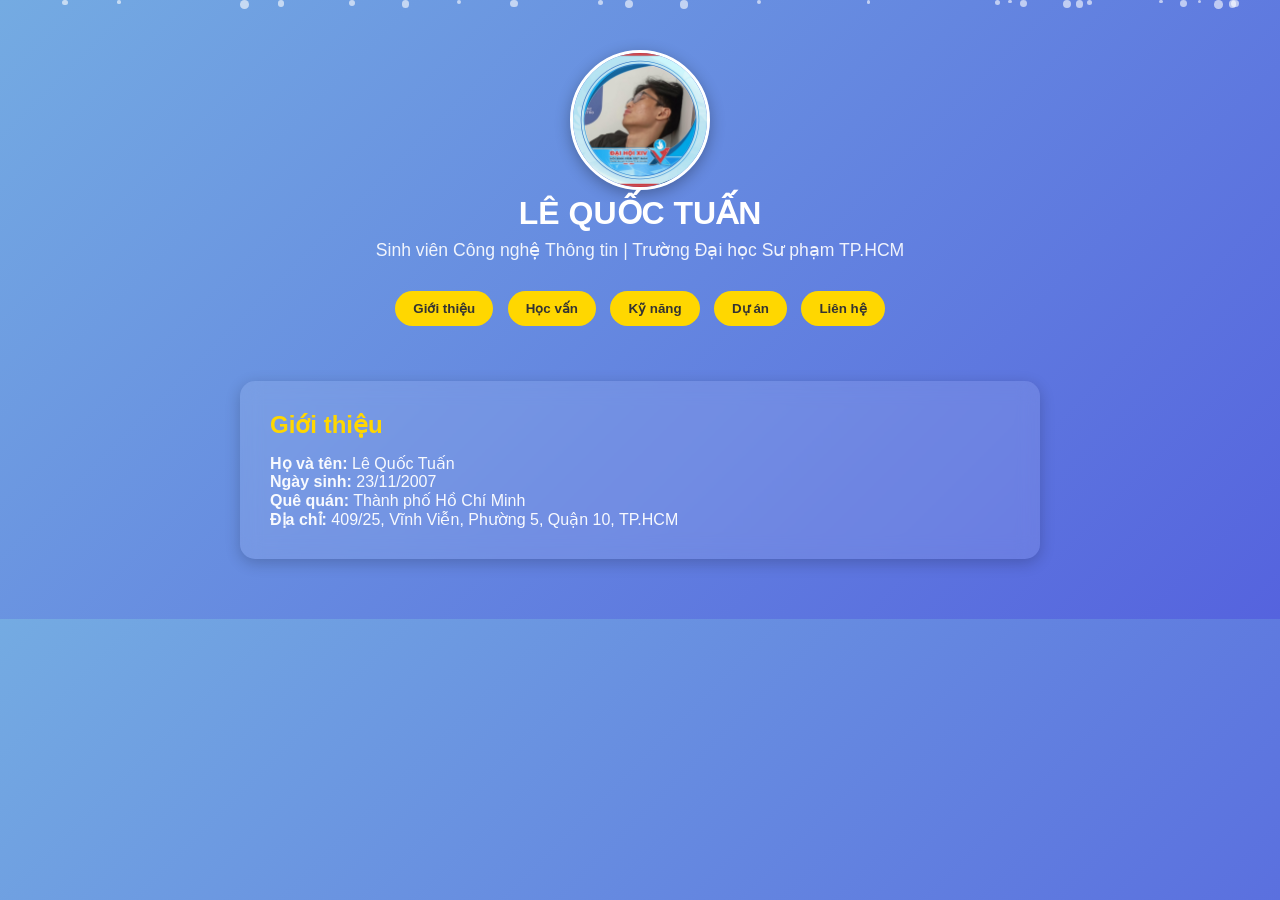
==== index.html @ 8731b493 "Update and rename cv.html to index.html" ====
<!DOCTYPE html>
<html lang="vi">
<head>
    <meta charset="UTF-8">
    <meta name="viewport" content="width=device-width, initial-scale=1.0">
    <title>CV - Lê Quốc Tuấn</title>
    <link rel="stylesheet" href="cv.css">
</head>

<body>
    <!-- Hiệu ứng nền hạt -->
    <div class="particles" id="particles"></div>

    <!-- Phần đầu -->
    <div class="header">
        <img src="avatar.jpg" class="avatar" alt="Ảnh đại diện">
        <h1>LÊ QUỐC TUẤN</h1>
        <p class="subtitle">Sinh viên Công nghệ Thông tin | Trường Đại học Sư phạm TP.HCM</p>

        <div class="buttons">
            <button onclick="showSection('about')">Giới thiệu</button>
            <button onclick="showSection('education')">Học vấn</button>
            <button onclick="showSection('skills')">Kỹ năng</button>
            <button onclick="showSection('projects')">Dự án</button>
            <button onclick="showSection('contact')">Liên hệ</button>
        </div>
    </div>

    <!-- Nội dung chính -->
    <div class="content">

        <section id="about" class="section">
            <h2>Giới thiệu</h2>

            <div class="personal-info">
                <p><strong>Họ và tên:</strong> Lê Quốc Tuấn</p>
                <p><strong>Ngày sinh:</strong> 23/11/2007</p>
                <p><strong>Quê quán:</strong> Thành phố Hồ Chí Minh</p>
                <p><strong>Địa chỉ:</strong> 409/25, Vĩnh Viễn, Phường 5, Quận 10, TP.HCM</p>
            </div>
        </section>

        <section id="education" class="section hidden">
            <h2>Học vấn</h2>
            <ul>
                <li><strong>2024 - nay:</strong> Đại học Sư phạm TP.HCM – Chuyên ngành Công nghệ Thông tin</li>
                <li><strong>2021 - 2024:</strong> Trường TH-THCS-THPT Thanh Bình – Học sinh khối tự nhiên</li>
            </ul>
        </section>

        <section id="skills" class="section hidden">
            <h2>Kỹ năng</h2>
            <ul>
                <li>💻 Lập trình: C++, Python, HTML, CSS, JavaScript</li>
                <li>🧩 Thiết kế web cơ bản và tối ưu giao diện người dùng</li>
                <li>📊 Kỹ năng làm việc nhóm, thuyết trình và sáng tạo giải pháp</li>
                <li>🧠 Tư duy logic, học nhanh và thích khám phá công nghệ mới</li>
            </ul>
        </section>

        <section id="projects" class="section hidden">
            <h2>Dự án tiêu biểu</h2>
            <ul>
                <li><strong>Trang Portfolio cá nhân:</strong> Dự án web đầu tay, sử dụng HTML, CSS và JavaScript để tạo trang cá nhân có hiệu ứng động.</li>
                <li><strong>Ứng dụng Quản lý sinh viên:</strong> Viết bằng C++ giúp quản lý thông tin sinh viên, điểm số và xếp loại.</li>
            </ul>
        </section>

        <section id="contact" class="section hidden">
            <h2>Liên hệ</h2>

            <p class="contact-item">
               <span class="mail-icon">
                  <span class="envelope"></span>
               </span>
               <strong>Email:</strong>
        <a href="mailto:cubo40925@gmail.com">cubo40925@gmail.com</a>
    </p>

    <p class="contact-item">
        <span class="fb-icon">
            <span class="f-letter">f</span>
        </span>
        <strong>Facebook:</strong>
        <a href="https://www.facebook.com/quoc.tuan.310257" target="_blank">
            facebook.com/quoc.tuan.310257
        </a>
    </p>

    <p class="contact-item">
        <span class="ig-icon">
            <span class="ig-camera"></span>
        </span>
        <strong>Instagram:</strong>
        <a href="https://www.instagram.com/kurayami2k7/" target="_blank">@kurayami2k7</a>
    </p>

    <p class="contact-item">
        <span class="phone-icon">
            <span class="phone-symbol">☎</span>
        </span>
        <strong>Điện thoại:</strong>
        <a href="tel:0934103004">0934103004</a>
    </p>
</section>



    </div>

    <script>
        // Hiển thị phần được chọn
        function showSection(id) {
            const sections = document.querySelectorAll('.section');
            sections.forEach(sec => sec.classList.add('hidden'));
            document.getElementById(id).classList.remove('hidden');
            document.getElementById(id).scrollIntoView({ behavior: 'smooth' });
        }

        // Tạo hiệu ứng hạt
        function createParticles() {
            const particlesContainer = document.getElementById('particles');
            const count = 25;
            for (let i = 0; i < count; i++) {
                const p = document.createElement('div');
                p.classList.add('particle');
                p.style.width = p.style.height = Math.random() * 6 + 3 + 'px';
                p.style.left = Math.random() * 100 + '%';
                p.style.animationDuration = (Math.random() * 10 + 10) + 's';
                p.style.animationDelay = Math.random() * 5 + 's';
                particlesContainer.appendChild(p);
            }
        }
        window.onload = createParticles;
    </script>
</body>
</html>
---- cv.css ----
* {
    margin: 0;
    padding: 0;
    box-sizing: border-box;
}

body {
    font-family: 'Segoe UI', sans-serif;
    background: linear-gradient(135deg, #74ABE2, #5563DE);
    color: #fff;
    overflow-x: hidden;
    text-align: center;
}

/* Hạt nền */
.particles {
    position: fixed;
    width: 100%;
    height: 100%;
    top: 0; left: 0;
    z-index: 0;
    pointer-events: none;
}
.particle {
    position: absolute;
    background: rgba(255, 255, 255, 0.6);
    border-radius: 50%;
    animation: float 15s linear infinite;
}
@keyframes float {
    from { transform: translateY(100vh); opacity: 1; }
    to { transform: translateY(-10vh); opacity: 0; }
}

/* Header */
.header {
    position: relative;
    z-index: 1;
    padding: 50px 20px 30px;
}
.avatar {
    width: 140px;
    height: 140px;
    border-radius: 50%;
    border: 3px solid #fff;
    object-fit: cover;
    box-shadow: 0 4px 15px rgba(0,0,0,0.3);
}
.subtitle {
    font-size: 1.1em;
    opacity: 0.9;
    margin-top: 8px;
}

/* Buttons */
.buttons {
    margin-top: 25px;
}
button {
    background-color: #FFD700;
    color: #333;
    border: none;
    padding: 10px 18px;
    border-radius: 25px;
    cursor: pointer;
    font-weight: bold;
    margin: 5px;
    transition: all 0.3s ease;
}
button:hover {
    background-color: #FFC107;
    transform: translateY(-2px);
}

/* Nội dung */
.content {
    position: relative;
    z-index: 1;
    max-width: 800px;
    margin: 20px auto 60px;
    background: rgba(255,255,255,0.1);
    backdrop-filter: blur(10px);
    border-radius: 15px;
    padding: 30px;
    box-shadow: 0 4px 15px rgba(0,0,0,0.2);
}

.section {
    display: none;
    text-align: left;
    animation: fadeIn 0.8s ease-out;
}
.section h2 {
    color: #FFD700;
    margin-bottom: 15px;
}
.section ul {
    list-style: none;
    padding-left: 0;
}
.section li {
    margin-bottom: 10px;
    line-height: 1.6;
}
.section p, .section li {
    color: rgba(255,255,255,0.95);
}
.section a {
    color: #FFD700;
    text-decoration: none;
}
.section a:hover {
    text-decoration: underline;
}

.hidden {
    display: none;
}
@keyframes fadeIn {
    from { opacity: 0; transform: translateY(20px); }
    to { opacity: 1; transform: translateY(0); }
}

/* Khi hiển thị phần */
.section:not(.hidden) {
    display: block;
}

.icon {
    width: 22px;
    height: 22px;
    vertical-align: middle;
    margin-right: 8px;
    border-radius: 4px;
    mix-blend-mode: multiply; /* Giúp logo hòa với nền */
    transition: transform 0.2s ease, filter 0.3s ease;
}
.icon:hover {
    transform: scale(1.15);
    filter: brightness(1.2);
}

.contact-item {
    display: flex;
    align-items: center;
    gap: 8px;
    margin-bottom: 6px;
}

/* Vòng tròn vàng */
.mail-icon {
    display: flex;
    justify-content: center;
    align-items: center;
    width: 26px;
    height: 26px;
    background: rgba(255, 255, 255, 0.1);
    border: 2px solid #FFD700;
    border-radius: 50%;
    flex-shrink: 0;
    transition: all 0.3s ease;
}

/* Bức thư ở giữa */
.envelope {
    position: relative;
    display: block;
    width: 14px;
    height: 10px;
    border: 2px solid #ddd;
    border-radius: 2px;
    box-sizing: border-box;
}

/* Hai đường chéo nắp thư */
.envelope::before,
.envelope::after {
    content: "";
    position: absolute;
    top: 3px;
    width: 8px;
    height: 2px;
    background: #ddd;
}

.envelope::before {
    left: 0;
    transform: rotate(35deg);
}

.envelope::after {
    right: 0;
    transform: rotate(-35deg);
}

/* Hiệu ứng hover */
.mail-icon:hover {
    background: #FFD700;
    transform: scale(1.12);
    box-shadow: 0 0 10px rgba(255, 215, 0, 0.5);
}

.mail-icon:hover .envelope,
.mail-icon:hover .envelope::before,
.mail-icon:hover .envelope::after {
    border-color: #333;
    background: #333;
}
/* === CẤU TRÚC CHUNG === */
.contact-item {
    display: flex;
    align-items: center;
    gap: 10px;
    margin: 10px 0;
}
.contact-item a {
    color: #FFD700;
    text-decoration: none;
}
.contact-item a:hover {
    text-decoration: underline;
}

/* === ICON CHUNG === */
.mail-icon, .fb-icon, .ig-icon, .phone-icon {
    display: flex;
    justify-content: center;
    align-items: center;
    width: 28px;
    height: 28px;
    background: rgba(255, 255, 255, 0.1);
    border: 2px solid #FFD700;
    border-radius: 50%;
    flex-shrink: 0;
    transition: all 0.3s ease;
}
.mail-icon:hover, .fb-icon:hover, .ig-icon:hover, .phone-icon:hover {
    background: #FFD700;
    transform: scale(1.12);
    box-shadow: 0 0 10px rgba(255, 215, 0, 0.5);
}

/* === EMAIL (giữ nguyên phong bì) === */
.envelope {
    position: relative;
    display: block;
    width: 14px;
    height: 10px;
    border: 2px solid #ddd;
    border-radius: 2px;
}
.envelope::before,
.envelope::after {
    content: "";
    position: absolute;
    top: 3px;
    width: 8px;
    height: 2px;
    background: #ddd;
}
.envelope::before { left: 0; transform: rotate(35deg); }
.envelope::after { right: 0; transform: rotate(-35deg); }
.mail-icon:hover .envelope,
.mail-icon:hover .envelope::before,
.mail-icon:hover .envelope::after {
    border-color: #333;
    background: #333;
}

/* === FACEBOOK === */
.f-letter {
    color: #ddd;
    font-weight: bold;
    font-family: Arial, sans-serif;
    font-size: 16px;
}
.fb-icon:hover .f-letter {
    color: #333;
}

/* === INSTAGRAM === */
.ig-camera {
    width: 14px;
    height: 14px;
    border: 2px solid #ddd;
    border-radius: 4px;
    position: relative;
}
.ig-camera::before {
    content: "";
    position: absolute;
    top: 2px;
    left: 2px;
    width: 4px;
    height: 4px;
    border: 2px solid #ddd;
    border-radius: 50%;
}
.ig-camera::after {
    content: "";
    position: absolute;
    top: 1px;
    right: 1px;
    width: 2px;
    height: 2px;
    background: #ddd;
    border-radius: 50%;
}
.ig-icon:hover .ig-camera,
.ig-icon:hover .ig-camera::before,
.ig-icon:hover .ig-camera::after {
    border-color: #333;
    background: #333;
}

/* === PHONE === */
.phone-symbol {
    font-size: 15px;
    color: #ddd;
}
.phone-icon:hover .phone-symbol {
    color: #333;
}
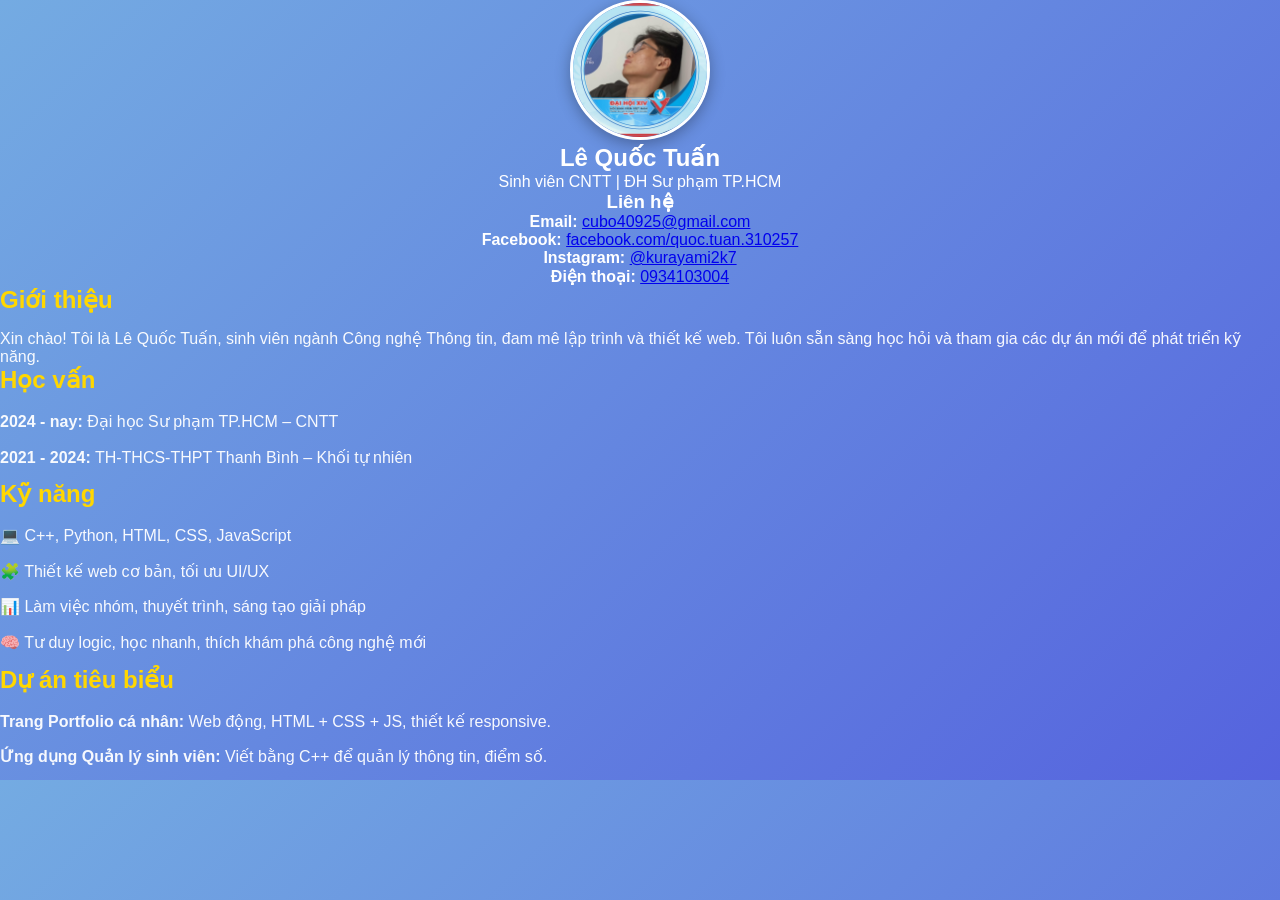
==== commit 087a56a0: "Update index.html" ====
--- a/index.html
+++ b/index.html
@@ -6,132 +6,60 @@
     <title>CV - Lê Quốc Tuấn</title>
     <link rel="stylesheet" href="cv.css">
 </head>
+<body>
+    <div class="container">
 
-<body>
-    <!-- Hiệu ứng nền hạt -->
-    <div class="particles" id="particles"></div>
+        <!-- Sidebar cá nhân -->
+        <aside class="sidebar">
+            <img src="avatar.jpg" class="avatar" alt="Ảnh đại diện">
+            <h1>Lê Quốc Tuấn</h1>
+            <p class="role">Sinh viên CNTT | ĐH Sư phạm TP.HCM</p>
+            
+            <div class="contact">
+                <h3>Liên hệ</h3>
+                <p><strong>Email:</strong> <a href="mailto:cubo40925@gmail.com">cubo40925@gmail.com</a></p>
+                <p><strong>Facebook:</strong> <a href="https://www.facebook.com/quoc.tuan.310257" target="_blank">facebook.com/quoc.tuan.310257</a></p>
+                <p><strong>Instagram:</strong> <a href="https://www.instagram.com/kurayami2k7/" target="_blank">@kurayami2k7</a></p>
+                <p><strong>Điện thoại:</strong> <a href="tel:0934103004">0934103004</a></p>
+            </div>
+        </aside>
 
-    <!-- Phần đầu -->
-    <div class="header">
-        <img src="avatar.jpg" class="avatar" alt="Ảnh đại diện">
-        <h1>LÊ QUỐC TUẤN</h1>
-        <p class="subtitle">Sinh viên Công nghệ Thông tin | Trường Đại học Sư phạm TP.HCM</p>
+        <!-- Nội dung chính -->
+        <main class="main-content">
+            
+            <section class="section">
+                <h2>Giới thiệu</h2>
+                <p>Xin chào! Tôi là Lê Quốc Tuấn, sinh viên ngành Công nghệ Thông tin, đam mê lập trình và thiết kế web. Tôi luôn sẵn sàng học hỏi và tham gia các dự án mới để phát triển kỹ năng.</p>
+            </section>
 
-        <div class="buttons">
-            <button onclick="showSection('about')">Giới thiệu</button>
-            <button onclick="showSection('education')">Học vấn</button>
-            <button onclick="showSection('skills')">Kỹ năng</button>
-            <button onclick="showSection('projects')">Dự án</button>
-            <button onclick="showSection('contact')">Liên hệ</button>
-        </div>
+            <section class="section">
+                <h2>Học vấn</h2>
+                <ul>
+                    <li><strong>2024 - nay:</strong> Đại học Sư phạm TP.HCM – CNTT</li>
+                    <li><strong>2021 - 2024:</strong> TH-THCS-THPT Thanh Bình – Khối tự nhiên</li>
+                </ul>
+            </section>
+
+            <section class="section">
+                <h2>Kỹ năng</h2>
+                <ul class="skills">
+                    <li>💻 C++, Python, HTML, CSS, JavaScript</li>
+                    <li>🧩 Thiết kế web cơ bản, tối ưu UI/UX</li>
+                    <li>📊 Làm việc nhóm, thuyết trình, sáng tạo giải pháp</li>
+                    <li>🧠 Tư duy logic, học nhanh, thích khám phá công nghệ mới</li>
+                </ul>
+            </section>
+
+            <section class="section">
+                <h2>Dự án tiêu biểu</h2>
+                <ul class="projects">
+                    <li><strong>Trang Portfolio cá nhân:</strong> Web động, HTML + CSS + JS, thiết kế responsive.</li>
+                    <li><strong>Ứng dụng Quản lý sinh viên:</strong> Viết bằng C++ để quản lý thông tin, điểm số.</li>
+                </ul>
+            </section>
+
+        </main>
     </div>
-
-    <!-- Nội dung chính -->
-    <div class="content">
-
-        <section id="about" class="section">
-            <h2>Giới thiệu</h2>
-
-            <div class="personal-info">
-                <p><strong>Họ và tên:</strong> Lê Quốc Tuấn</p>
-                <p><strong>Ngày sinh:</strong> 23/11/2007</p>
-                <p><strong>Quê quán:</strong> Thành phố Hồ Chí Minh</p>
-                <p><strong>Địa chỉ:</strong> 409/25, Vĩnh Viễn, Phường 5, Quận 10, TP.HCM</p>
-            </div>
-        </section>
-
-        <section id="education" class="section hidden">
-            <h2>Học vấn</h2>
-            <ul>
-                <li><strong>2024 - nay:</strong> Đại học Sư phạm TP.HCM – Chuyên ngành Công nghệ Thông tin</li>
-                <li><strong>2021 - 2024:</strong> Trường TH-THCS-THPT Thanh Bình – Học sinh khối tự nhiên</li>
-            </ul>
-        </section>
-
-        <section id="skills" class="section hidden">
-            <h2>Kỹ năng</h2>
-            <ul>
-                <li>💻 Lập trình: C++, Python, HTML, CSS, JavaScript</li>
-                <li>🧩 Thiết kế web cơ bản và tối ưu giao diện người dùng</li>
-                <li>📊 Kỹ năng làm việc nhóm, thuyết trình và sáng tạo giải pháp</li>
-                <li>🧠 Tư duy logic, học nhanh và thích khám phá công nghệ mới</li>
-            </ul>
-        </section>
-
-        <section id="projects" class="section hidden">
-            <h2>Dự án tiêu biểu</h2>
-            <ul>
-                <li><strong>Trang Portfolio cá nhân:</strong> Dự án web đầu tay, sử dụng HTML, CSS và JavaScript để tạo trang cá nhân có hiệu ứng động.</li>
-                <li><strong>Ứng dụng Quản lý sinh viên:</strong> Viết bằng C++ giúp quản lý thông tin sinh viên, điểm số và xếp loại.</li>
-            </ul>
-        </section>
-
-        <section id="contact" class="section hidden">
-            <h2>Liên hệ</h2>
-
-            <p class="contact-item">
-               <span class="mail-icon">
-                  <span class="envelope"></span>
-               </span>
-               <strong>Email:</strong>
-        <a href="mailto:cubo40925@gmail.com">cubo40925@gmail.com</a>
-    </p>
-
-    <p class="contact-item">
-        <span class="fb-icon">
-            <span class="f-letter">f</span>
-        </span>
-        <strong>Facebook:</strong>
-        <a href="https://www.facebook.com/quoc.tuan.310257" target="_blank">
-            facebook.com/quoc.tuan.310257
-        </a>
-    </p>
-
-    <p class="contact-item">
-        <span class="ig-icon">
-            <span class="ig-camera"></span>
-        </span>
-        <strong>Instagram:</strong>
-        <a href="https://www.instagram.com/kurayami2k7/" target="_blank">@kurayami2k7</a>
-    </p>
-
-    <p class="contact-item">
-        <span class="phone-icon">
-            <span class="phone-symbol">☎</span>
-        </span>
-        <strong>Điện thoại:</strong>
-        <a href="tel:0934103004">0934103004</a>
-    </p>
-</section>
-
-
-
-    </div>
-
-    <script>
-        // Hiển thị phần được chọn
-        function showSection(id) {
-            const sections = document.querySelectorAll('.section');
-            sections.forEach(sec => sec.classList.add('hidden'));
-            document.getElementById(id).classList.remove('hidden');
-            document.getElementById(id).scrollIntoView({ behavior: 'smooth' });
-        }
-
-        // Tạo hiệu ứng hạt
-        function createParticles() {
-            const particlesContainer = document.getElementById('particles');
-            const count = 25;
-            for (let i = 0; i < count; i++) {
-                const p = document.createElement('div');
-                p.classList.add('particle');
-                p.style.width = p.style.height = Math.random() * 6 + 3 + 'px';
-                p.style.left = Math.random() * 100 + '%';
-                p.style.animationDuration = (Math.random() * 10 + 10) + 's';
-                p.style.animationDelay = Math.random() * 5 + 's';
-                particlesContainer.appendChild(p);
-            }
-        }
-        window.onload = createParticles;
-    </script>
 </body>
 </html>
+
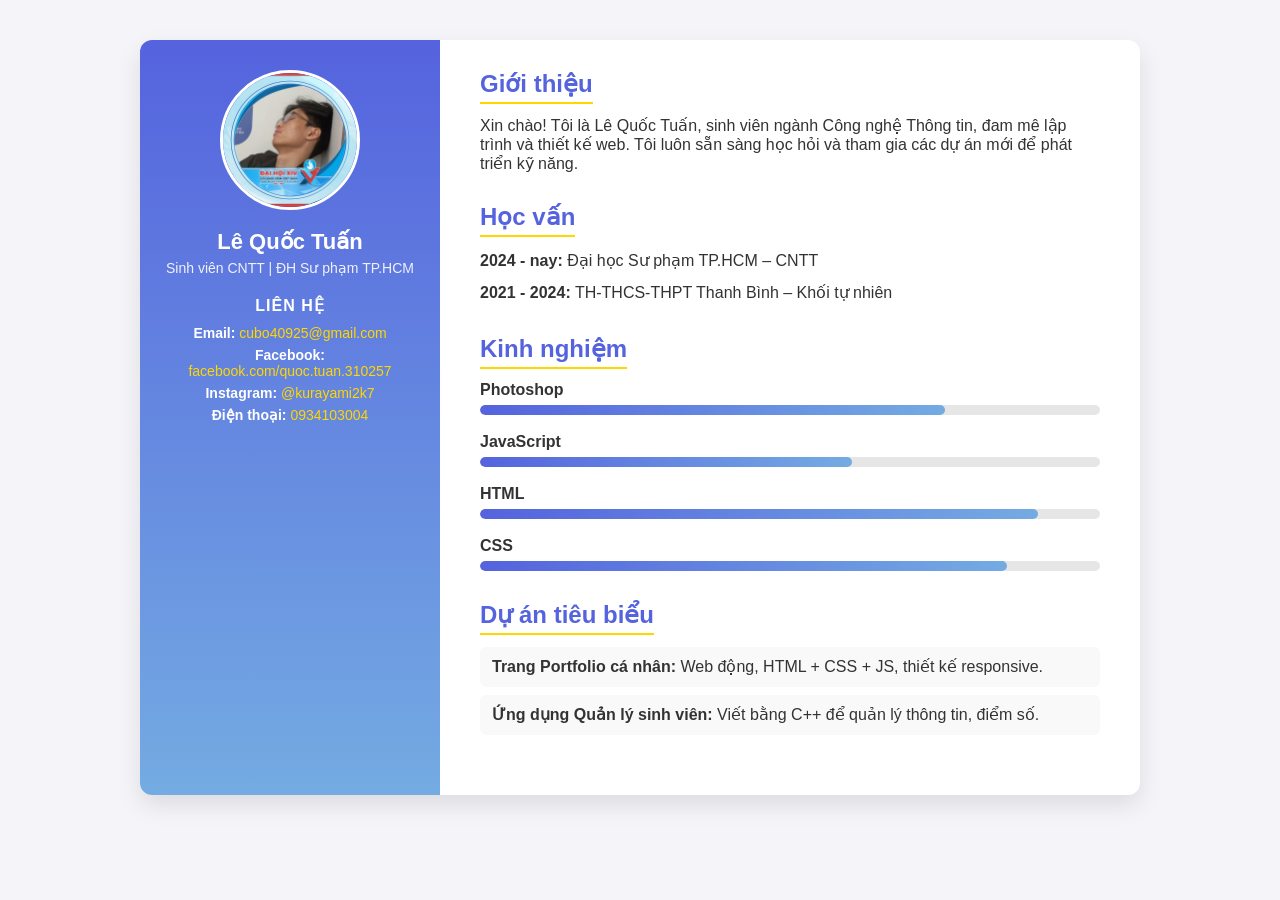
==== commit ad7fe704: "Update index.html" ====
--- a/index.html
+++ b/index.html
@@ -41,14 +41,28 @@
             </section>
 
             <section class="section">
-                <h2>Kỹ năng</h2>
-                <ul class="skills">
-                    <li>💻 C++, Python, HTML, CSS, JavaScript</li>
-                    <li>🧩 Thiết kế web cơ bản, tối ưu UI/UX</li>
-                    <li>📊 Làm việc nhóm, thuyết trình, sáng tạo giải pháp</li>
-                    <li>🧠 Tư duy logic, học nhanh, thích khám phá công nghệ mới</li>
-                </ul>
-            </section>
+    <h2>Kinh nghiệm</h2>
+    <div class="skill-bar">
+        <span>Photoshop</span>
+        <div class="bar"><div class="progress p1"></div></div>
+    </div>
+
+    <div class="skill-bar">
+        <span>JavaScript</span>
+        <div class="bar"><div class="progress p2"></div></div>
+    </div>
+
+    <div class="skill-bar">
+        <span>HTML</span>
+        <div class="bar"><div class="progress p3"></div></div>
+    </div>
+
+    <div class="skill-bar">
+        <span>CSS</span>
+        <div class="bar"><div class="progress p4"></div></div>
+    </div>
+</section>
+
 
             <section class="section">
                 <h2>Dự án tiêu biểu</h2>
@@ -63,3 +77,4 @@
 </body>
 </html>
 
+
--- a/cv.css
+++ b/cv.css
@@ -1,323 +1,93 @@
-* {
-    margin: 0;
-    padding: 0;
-    box-sizing: border-box;
+/* Reset cơ bản */
+* { margin: 0; padding: 0; box-sizing: border-box; }
+body { font-family: 'Segoe UI', sans-serif; background: #f4f4f9; color: #333; }
+
+/* Container chính */
+.container {
+    display: flex;
+    max-width: 1000px;
+    margin: 40px auto;
+    background: #fff;
+    border-radius: 12px;
+    box-shadow: 0 10px 25px rgba(0,0,0,0.1);
+    overflow: hidden;
 }
 
-body {
-    font-family: 'Segoe UI', sans-serif;
-    background: linear-gradient(135deg, #74ABE2, #5563DE);
+/* Sidebar */
+.sidebar {
+    width: 300px;
+    background: linear-gradient(180deg, #5563DE, #74ABE2);
     color: #fff;
-    overflow-x: hidden;
+    padding: 30px 20px;
     text-align: center;
 }
 
-/* Hạt nền */
-.particles {
-    position: fixed;
-    width: 100%;
-    height: 100%;
-    top: 0; left: 0;
-    z-index: 0;
-    pointer-events: none;
-}
-.particle {
-    position: absolute;
-    background: rgba(255, 255, 255, 0.6);
-    border-radius: 50%;
-    animation: float 15s linear infinite;
-}
-@keyframes float {
-    from { transform: translateY(100vh); opacity: 1; }
-    to { transform: translateY(-10vh); opacity: 0; }
-}
-
-/* Header */
-.header {
-    position: relative;
-    z-index: 1;
-    padding: 50px 20px 30px;
-}
-.avatar {
+.sidebar .avatar {
     width: 140px;
     height: 140px;
     border-radius: 50%;
     border: 3px solid #fff;
+    margin-bottom: 15px;
     object-fit: cover;
-    box-shadow: 0 4px 15px rgba(0,0,0,0.3);
-}
-.subtitle {
-    font-size: 1.1em;
-    opacity: 0.9;
-    margin-top: 8px;
 }
 
-/* Buttons */
-.buttons {
-    margin-top: 25px;
-}
-button {
-    background-color: #FFD700;
-    color: #333;
-    border: none;
-    padding: 10px 18px;
-    border-radius: 25px;
-    cursor: pointer;
-    font-weight: bold;
-    margin: 5px;
-    transition: all 0.3s ease;
-}
-button:hover {
-    background-color: #FFC107;
-    transform: translateY(-2px);
+.sidebar h1 { font-size: 22px; margin-bottom: 5px; }
+.sidebar .role { font-size: 14px; opacity: 0.9; margin-bottom: 20px; }
+
+/* Liên hệ */
+.sidebar .contact h3 { margin-bottom: 10px; text-transform: uppercase; font-size: 16px; letter-spacing: 1px; }
+.sidebar .contact p { font-size: 14px; margin: 6px 0; }
+.sidebar .contact a { color: #ffd700; text-decoration: none; }
+.sidebar .contact a:hover { text-decoration: underline; }
+
+/* Nội dung chính */
+.main-content {
+    flex: 1;
+    padding: 30px 40px;
 }
 
-/* Nội dung */
-.content {
-    position: relative;
-    z-index: 1;
-    max-width: 800px;
-    margin: 20px auto 60px;
-    background: rgba(255,255,255,0.1);
-    backdrop-filter: blur(10px);
-    border-radius: 15px;
-    padding: 30px;
-    box-shadow: 0 4px 15px rgba(0,0,0,0.2);
+.main-content .section { margin-bottom: 30px; }
+.main-content h2 {
+    color: #5563DE;
+    margin-bottom: 12px;
+    border-bottom: 2px solid #ffd700;
+    display: inline-block;
+    padding-bottom: 4px;
+}
+.main-content ul { list-style: none; padding-left: 0; }
+.main-content ul li { margin-bottom: 8px; line-height: 1.5; }
+.skills li, .projects li { background: #f9f9f9; padding: 8px 12px; margin-bottom: 6px; border-radius: 6px; }
+.skills li::before { content: "• "; color: #5563DE; font-weight: bold; }
+
+/* ====== Progress Bar Skill ====== */
+.skill-bar {
+    margin-bottom: 18px;
 }
 
-.section {
-    display: none;
-    text-align: left;
-    animation: fadeIn 0.8s ease-out;
-}
-.section h2 {
-    color: #FFD700;
-    margin-bottom: 15px;
-}
-.section ul {
-    list-style: none;
-    padding-left: 0;
-}
-.section li {
-    margin-bottom: 10px;
-    line-height: 1.6;
-}
-.section p, .section li {
-    color: rgba(255,255,255,0.95);
-}
-.section a {
-    color: #FFD700;
-    text-decoration: none;
-}
-.section a:hover {
-    text-decoration: underline;
-}
-
-.hidden {
-    display: none;
-}
-@keyframes fadeIn {
-    from { opacity: 0; transform: translateY(20px); }
-    to { opacity: 1; transform: translateY(0); }
-}
-
-/* Khi hiển thị phần */
-.section:not(.hidden) {
+.skill-bar span {
+    font-weight: bold;
     display: block;
-}
-
-.icon {
-    width: 22px;
-    height: 22px;
-    vertical-align: middle;
-    margin-right: 8px;
-    border-radius: 4px;
-    mix-blend-mode: multiply; /* Giúp logo hòa với nền */
-    transition: transform 0.2s ease, filter 0.3s ease;
-}
-.icon:hover {
-    transform: scale(1.15);
-    filter: brightness(1.2);
-}
-
-.contact-item {
-    display: flex;
-    align-items: center;
-    gap: 8px;
     margin-bottom: 6px;
 }
 
-/* Vòng tròn vàng */
-.mail-icon {
-    display: flex;
-    justify-content: center;
-    align-items: center;
-    width: 26px;
-    height: 26px;
-    background: rgba(255, 255, 255, 0.1);
-    border: 2px solid #FFD700;
-    border-radius: 50%;
-    flex-shrink: 0;
-    transition: all 0.3s ease;
+.bar {
+    width: 100%;
+    height: 10px;
+    background: #e6e6e6;
+    border-radius: 5px;
+    overflow: hidden;
 }
 
-/* Bức thư ở giữa */
-.envelope {
-    position: relative;
-    display: block;
-    width: 14px;
-    height: 10px;
-    border: 2px solid #ddd;
-    border-radius: 2px;
-    box-sizing: border-box;
+.progress {
+    height: 100%;
+    background: linear-gradient(90deg, #5563DE, #74ABE2);
+    border-radius: 5px;
+    transition: width 0.6s ease;
 }
 
-/* Hai đường chéo nắp thư */
-.envelope::before,
-.envelope::after {
-    content: "";
-    position: absolute;
-    top: 3px;
-    width: 8px;
-    height: 2px;
-    background: #ddd;
-}
+/* % kỹ năng: chỉnh tuỳ ý bạn */
+.p1 { width: 75%; } /* Photoshop */
+.p2 { width: 60%; } /* JavaScript */
+.p3 { width: 90%; } /* HTML */
+.p4 { width: 85%; } /* CSS */
 
-.envelope::before {
-    left: 0;
-    transform: rotate(35deg);
-}
-
-.envelope::after {
-    right: 0;
-    transform: rotate(-35deg);
-}
-
-/* Hiệu ứng hover */
-.mail-icon:hover {
-    background: #FFD700;
-    transform: scale(1.12);
-    box-shadow: 0 0 10px rgba(255, 215, 0, 0.5);
-}
-
-.mail-icon:hover .envelope,
-.mail-icon:hover .envelope::before,
-.mail-icon:hover .envelope::after {
-    border-color: #333;
-    background: #333;
-}
-/* === CẤU TRÚC CHUNG === */
-.contact-item {
-    display: flex;
-    align-items: center;
-    gap: 10px;
-    margin: 10px 0;
-}
-.contact-item a {
-    color: #FFD700;
-    text-decoration: none;
-}
-.contact-item a:hover {
-    text-decoration: underline;
-}
-
-/* === ICON CHUNG === */
-.mail-icon, .fb-icon, .ig-icon, .phone-icon {
-    display: flex;
-    justify-content: center;
-    align-items: center;
-    width: 28px;
-    height: 28px;
-    background: rgba(255, 255, 255, 0.1);
-    border: 2px solid #FFD700;
-    border-radius: 50%;
-    flex-shrink: 0;
-    transition: all 0.3s ease;
-}
-.mail-icon:hover, .fb-icon:hover, .ig-icon:hover, .phone-icon:hover {
-    background: #FFD700;
-    transform: scale(1.12);
-    box-shadow: 0 0 10px rgba(255, 215, 0, 0.5);
-}
-
-/* === EMAIL (giữ nguyên phong bì) === */
-.envelope {
-    position: relative;
-    display: block;
-    width: 14px;
-    height: 10px;
-    border: 2px solid #ddd;
-    border-radius: 2px;
-}
-.envelope::before,
-.envelope::after {
-    content: "";
-    position: absolute;
-    top: 3px;
-    width: 8px;
-    height: 2px;
-    background: #ddd;
-}
-.envelope::before { left: 0; transform: rotate(35deg); }
-.envelope::after { right: 0; transform: rotate(-35deg); }
-.mail-icon:hover .envelope,
-.mail-icon:hover .envelope::before,
-.mail-icon:hover .envelope::after {
-    border-color: #333;
-    background: #333;
-}
-
-/* === FACEBOOK === */
-.f-letter {
-    color: #ddd;
-    font-weight: bold;
-    font-family: Arial, sans-serif;
-    font-size: 16px;
-}
-.fb-icon:hover .f-letter {
-    color: #333;
-}
-
-/* === INSTAGRAM === */
-.ig-camera {
-    width: 14px;
-    height: 14px;
-    border: 2px solid #ddd;
-    border-radius: 4px;
-    position: relative;
-}
-.ig-camera::before {
-    content: "";
-    position: absolute;
-    top: 2px;
-    left: 2px;
-    width: 4px;
-    height: 4px;
-    border: 2px solid #ddd;
-    border-radius: 50%;
-}
-.ig-camera::after {
-    content: "";
-    position: absolute;
-    top: 1px;
-    right: 1px;
-    width: 2px;
-    height: 2px;
-    background: #ddd;
-    border-radius: 50%;
-}
-.ig-icon:hover .ig-camera,
-.ig-icon:hover .ig-camera::before,
-.ig-icon:hover .ig-camera::after {
-    border-color: #333;
-    background: #333;
-}
-
-/* === PHONE === */
-.phone-symbol {
-    font-size: 15px;
-    color: #ddd;
-}
-.phone-icon:hover .phone-symbol {
-    color: #333;
-}
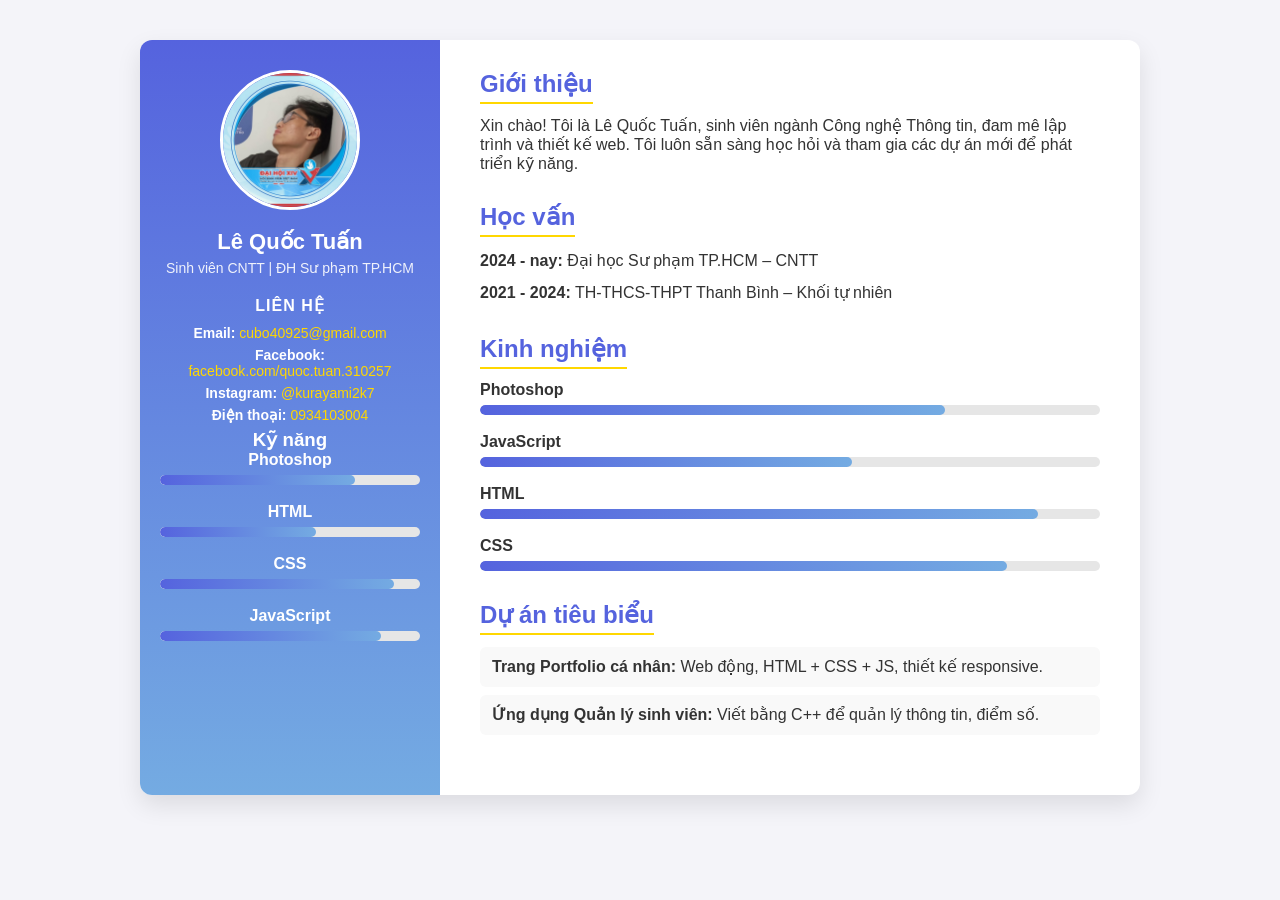
==== commit 982c49f4: "Update index.html" ====
--- a/index.html
+++ b/index.html
@@ -11,18 +11,44 @@
 
         <!-- Sidebar cá nhân -->
         <aside class="sidebar">
-            <img src="avatar.jpg" class="avatar" alt="Ảnh đại diện">
-            <h1>Lê Quốc Tuấn</h1>
-            <p class="role">Sinh viên CNTT | ĐH Sư phạm TP.HCM</p>
-            
-            <div class="contact">
-                <h3>Liên hệ</h3>
-                <p><strong>Email:</strong> <a href="mailto:cubo40925@gmail.com">cubo40925@gmail.com</a></p>
-                <p><strong>Facebook:</strong> <a href="https://www.facebook.com/quoc.tuan.310257" target="_blank">facebook.com/quoc.tuan.310257</a></p>
-                <p><strong>Instagram:</strong> <a href="https://www.instagram.com/kurayami2k7/" target="_blank">@kurayami2k7</a></p>
-                <p><strong>Điện thoại:</strong> <a href="tel:0934103004">0934103004</a></p>
-            </div>
-        </aside>
+    <img src="avatar.jpg" class="avatar" alt="Ảnh đại diện">
+    <h1>Lê Quốc Tuấn</h1>
+    <p class="role">Sinh viên CNTT | ĐH Sư phạm TP.HCM</p>
+    
+    <div class="contact">
+        <h3>Liên hệ</h3>
+        <p><strong>Email:</strong> <a href="mailto:cubo40925@gmail.com">cubo40925@gmail.com</a></p>
+        <p><strong>Facebook:</strong> <a href="https://www.facebook.com/quoc.tuan.310257" target="_blank">facebook.com/quoc.tuan.310257</a></p>
+        <p><strong>Instagram:</strong> <a href="https://www.instagram.com/kurayami2k7/" target="_blank">@kurayami2k7</a></p>
+        <p><strong>Điện thoại:</strong> <a href="tel:0934103004">0934103004</a></p>
+    </div>
+
+    <!-- ===== Progress Bars xuống đây ===== -->
+    <div class="skills-section">
+        <h3>Kỹ năng</h3>
+
+        <div class="skill-bar">
+            <span>Photoshop</span>
+            <div class="bar"><div class="progress p1"></div></div>
+        </div>
+
+        <div class="skill-bar">
+            <span>HTML</span>
+            <div class="bar"><div class="progress p2"></div></div>
+        </div>
+
+        <div class="skill-bar">
+            <span>CSS</span>
+            <div class="bar"><div class="progress p3"></div></div>
+        </div>
+
+        <div class="skill-bar">
+            <span>JavaScript</span>
+            <div class="bar"><div class="progress p4"></div></div>
+        </div>
+    </div>
+</aside>
+
 
         <!-- Nội dung chính -->
         <main class="main-content">
@@ -78,3 +104,4 @@
 </html>
 
 
+
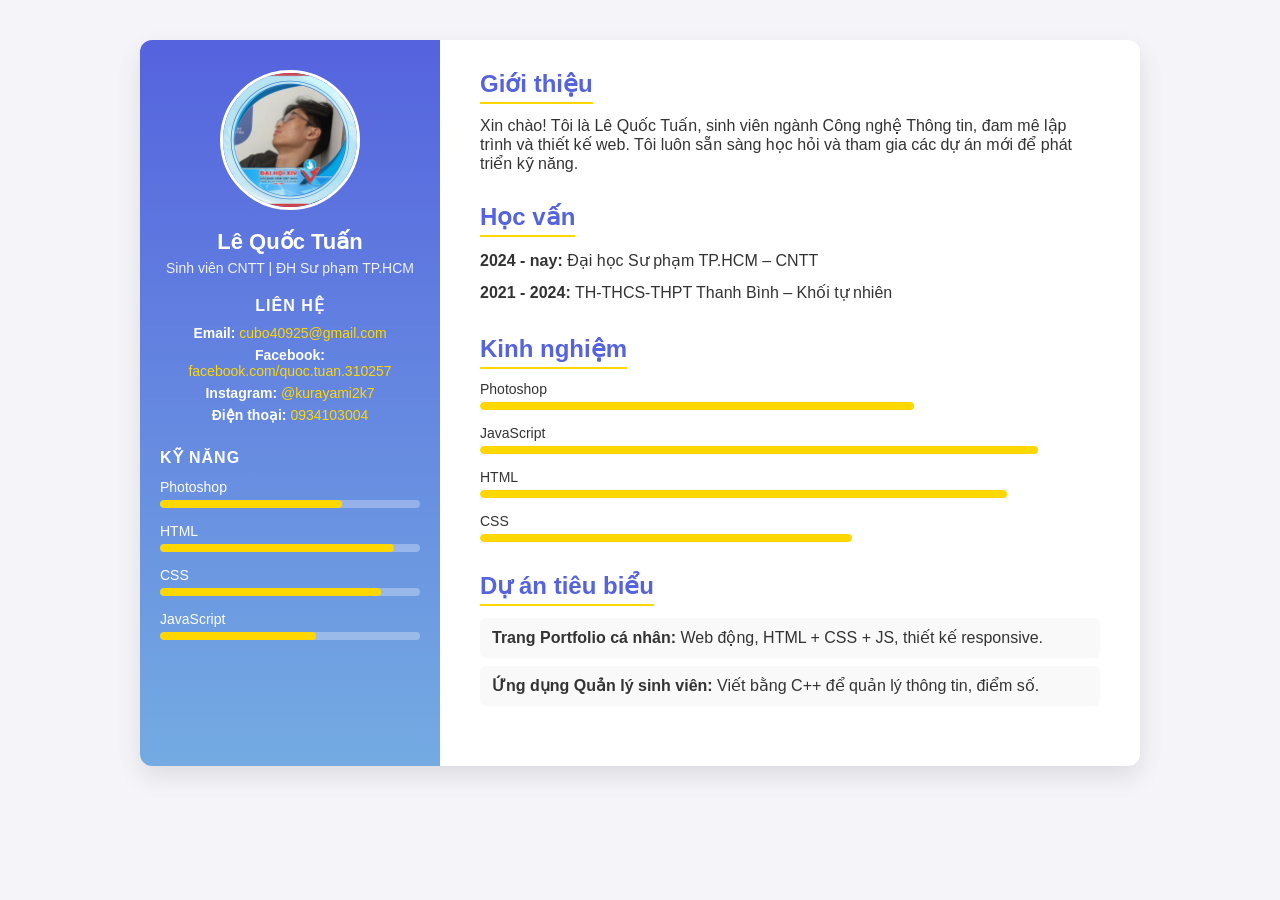
==== commit 508b1345: "Update index.html" ====
--- a/index.html
+++ b/index.html
@@ -48,6 +48,7 @@
         </div>
     </div>
 </aside>
+
 
 
         <!-- Nội dung chính -->
@@ -105,3 +106,4 @@
 
 
 
+
--- a/cv.css
+++ b/cv.css
@@ -59,35 +59,48 @@
 .skills li, .projects li { background: #f9f9f9; padding: 8px 12px; margin-bottom: 6px; border-radius: 6px; }
 .skills li::before { content: "• "; color: #5563DE; font-weight: bold; }
 
-/* ====== Progress Bar Skill ====== */
+/* ====== Skill Bars in Sidebar ====== */
+.skills-section {
+    margin-top: 25px;
+    text-align: left;
+}
+
+.skills-section h3 {
+    margin-bottom: 12px;
+    text-transform: uppercase;
+    font-size: 16px;
+    letter-spacing: 1px;
+}
+
 .skill-bar {
-    margin-bottom: 18px;
+    margin-bottom: 15px;
 }
 
 .skill-bar span {
-    font-weight: bold;
+    font-size: 14px;
+    margin-bottom: 5px;
     display: block;
-    margin-bottom: 6px;
 }
 
 .bar {
     width: 100%;
-    height: 10px;
-    background: #e6e6e6;
-    border-radius: 5px;
+    height: 8px;
+    background: rgba(255,255,255,0.3);
+    border-radius: 4px;
     overflow: hidden;
 }
 
 .progress {
     height: 100%;
-    background: linear-gradient(90deg, #5563DE, #74ABE2);
-    border-radius: 5px;
-    transition: width 0.6s ease;
+    background: #ffd700;
+    border-radius: 4px;
 }
 
-/* % kỹ năng: chỉnh tuỳ ý bạn */
-.p1 { width: 75%; } /* Photoshop */
-.p2 { width: 60%; } /* JavaScript */
-.p3 { width: 90%; } /* HTML */
-.p4 { width: 85%; } /* CSS */
+/* Giá trị kỹ năng (tự chỉnh %) */
+.p1 { width: 70%; } /* Photoshop */
+.p2 { width: 90%; } /* HTML */
+.p3 { width: 85%; } /* CSS */
+.p4 { width: 60%; } /* JavaScript */
 
+
+
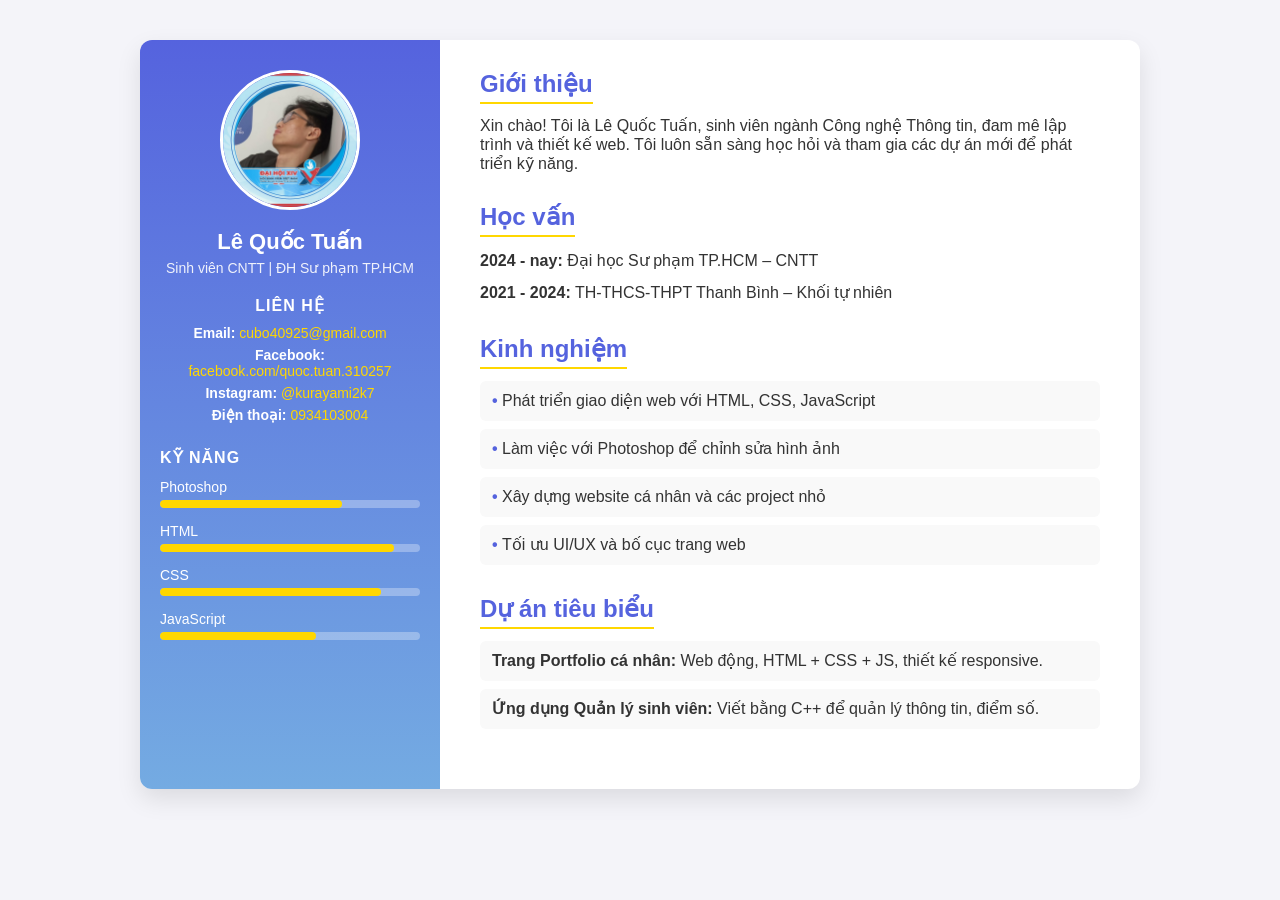
==== commit 00a508fc: "Update index.html" ====
--- a/index.html
+++ b/index.html
@@ -69,26 +69,14 @@
 
             <section class="section">
     <h2>Kinh nghiệm</h2>
-    <div class="skill-bar">
-        <span>Photoshop</span>
-        <div class="bar"><div class="progress p1"></div></div>
-    </div>
+    <ul class="skills">
+        <li>Phát triển giao diện web với HTML, CSS, JavaScript</li>
+        <li>Làm việc với Photoshop để chỉnh sửa hình ảnh</li>
+        <li>Xây dựng website cá nhân và các project nhỏ</li>
+        <li>Tối ưu UI/UX và bố cục trang web</li>
+    </ul>
+</section>
 
-    <div class="skill-bar">
-        <span>JavaScript</span>
-        <div class="bar"><div class="progress p2"></div></div>
-    </div>
-
-    <div class="skill-bar">
-        <span>HTML</span>
-        <div class="bar"><div class="progress p3"></div></div>
-    </div>
-
-    <div class="skill-bar">
-        <span>CSS</span>
-        <div class="bar"><div class="progress p4"></div></div>
-    </div>
-</section>
 
 
             <section class="section">
@@ -107,3 +95,4 @@
 
 
 
+
